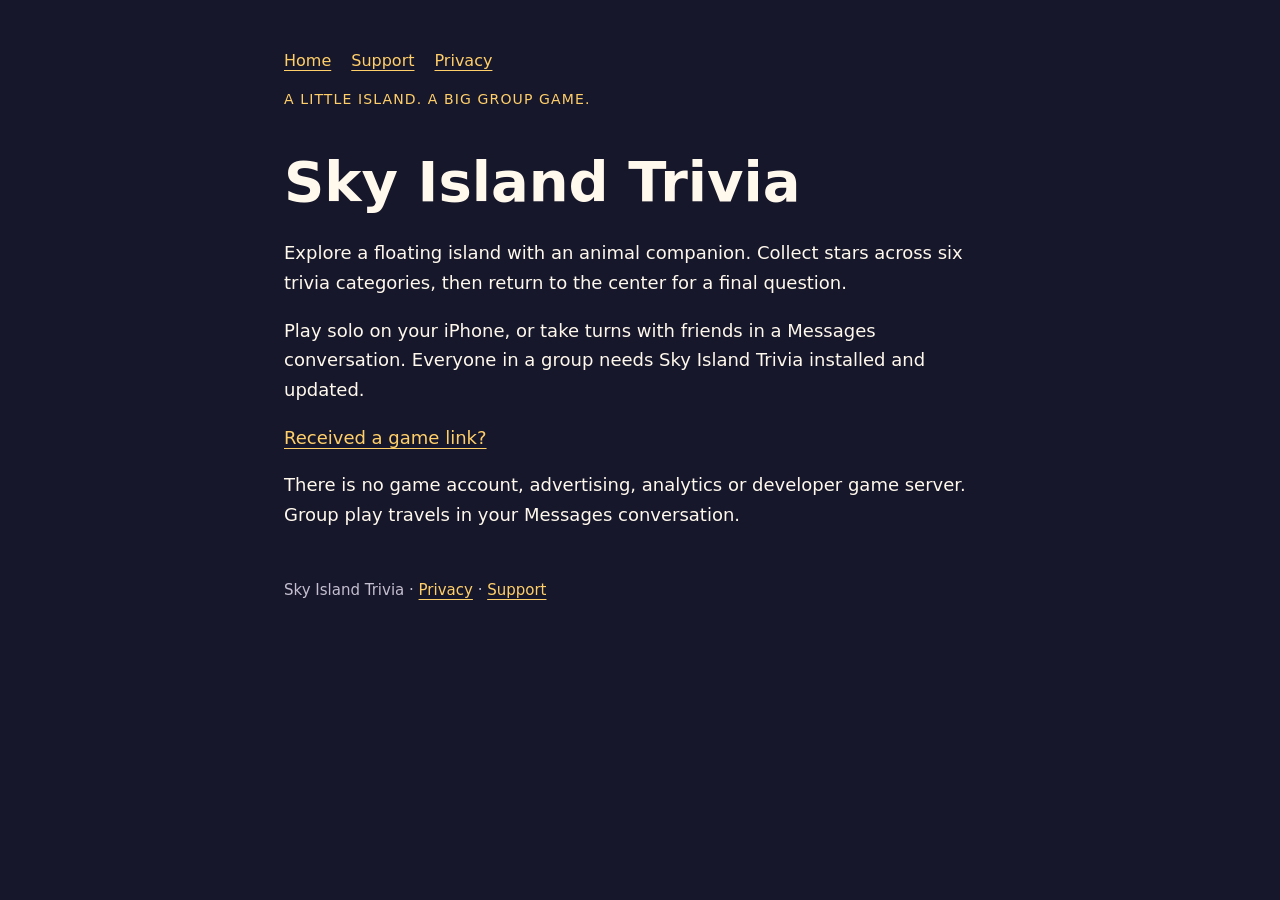
==== index.html @ 7394aa4b "Publish privacy, support and Messages landing pages" ====
<!doctype html>
<html lang="en"><head><meta charset="utf-8"><meta name="viewport" content="width=device-width,initial-scale=1"><meta name="referrer" content="no-referrer"><meta http-equiv="Content-Security-Policy" content="default-src 'none'; style-src 'self'; base-uri 'none'; form-action 'none'; frame-src 'none'; connect-src 'none'"><title>Sky Island Trivia · Sky Island Trivia</title><link rel="stylesheet" href="style.css"></head><body><main><nav aria-label="Main"><a href="./">Home</a><a href="support/">Support</a><a href="privacy/">Privacy</a></nav><p class="eyebrow">A little island. A big group game.</p><h1>Sky Island Trivia</h1><p>Explore a floating island with an animal companion. Collect stars across six trivia categories, then return to the center for a final question.</p><p>Play solo on your iPhone, or take turns with friends in a Messages conversation. Everyone in a group needs Sky Island Trivia installed and updated.</p><p><a href="play/">Received a game link?</a></p><p>There is no game account, advertising, analytics or developer game server. Group play travels in your Messages conversation.</p><footer>Sky Island Trivia · <a href="privacy/">Privacy</a> · <a href="support/">Support</a></footer></main></body></html>
---- style.css ----
:root{color-scheme:dark;--ink:#17172b;--paper:#fff8ec;--gold:#ffcf6a}*{box-sizing:border-box}body{margin:0;background:var(--ink);color:var(--paper);font:18px/1.65 system-ui,sans-serif}main{max-width:760px;margin:0 auto;padding:48px 24px 80px}nav{display:flex;gap:20px;flex-wrap:wrap;font-size:16px}a{color:var(--gold);text-underline-offset:4px}a:focus-visible{outline:3px solid var(--gold);outline-offset:6px}h1{font-size:clamp(34px,8vw,56px);line-height:1.12;margin:40px 0 24px}h2{font-size:26px;line-height:1.3;margin-top:36px}p,li{max-width:65ch}.eyebrow{color:var(--gold);letter-spacing:.08em;text-transform:uppercase;font-size:14px}.notice{border-left:3px solid var(--gold);padding:8px 20px;background:#24243c}footer{margin-top:48px;font-size:15px;color:#c4bfd0}button{font:inherit}
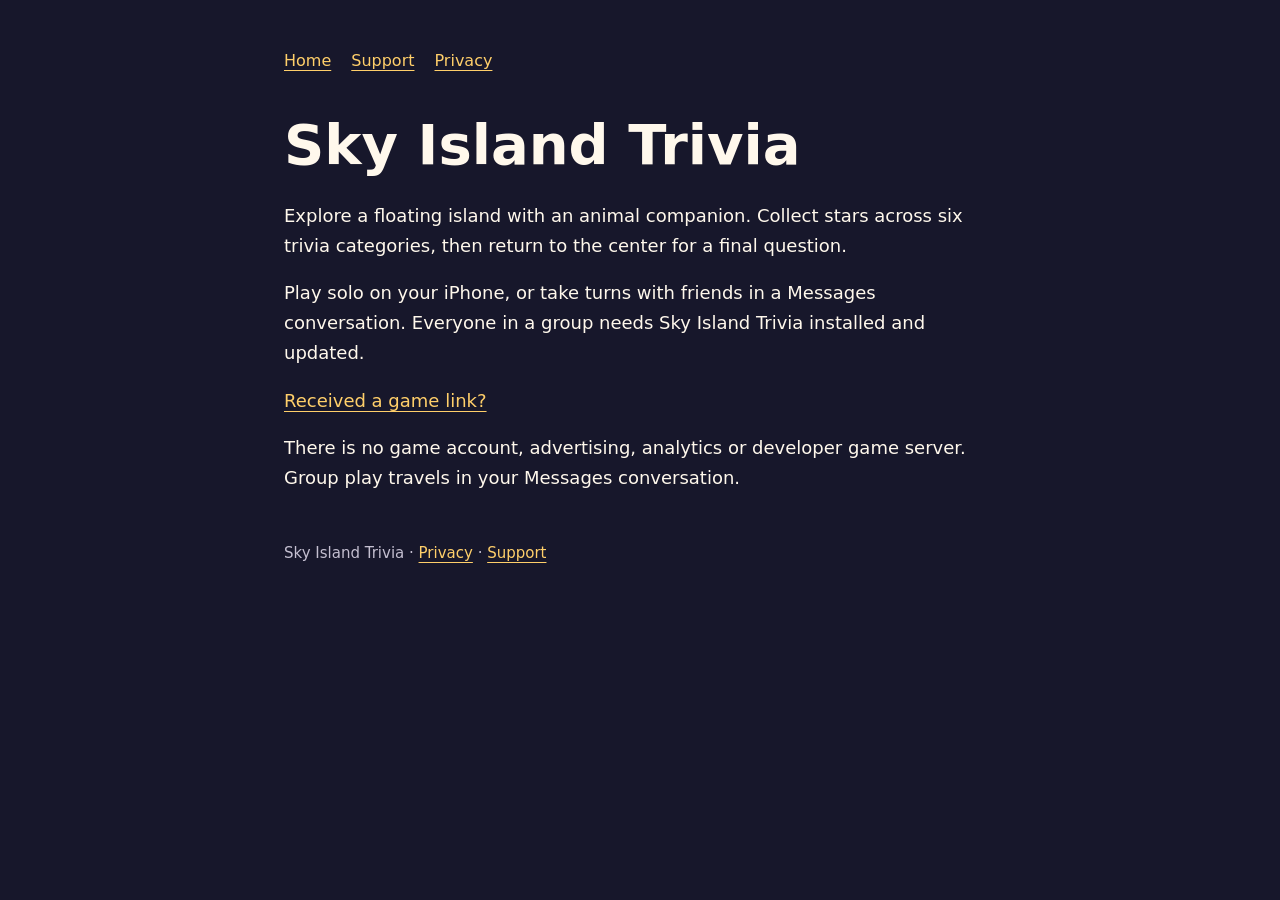
==== commit 0ab3a74d: "Clarify turn and support instructions" ====
--- a/index.html
+++ b/index.html
@@ -1,2 +1,2 @@
 <!doctype html>
-<html lang="en"><head><meta charset="utf-8"><meta name="viewport" content="width=device-width,initial-scale=1"><meta name="referrer" content="no-referrer"><meta http-equiv="Content-Security-Policy" content="default-src 'none'; style-src 'self'; base-uri 'none'; form-action 'none'; frame-src 'none'; connect-src 'none'"><title>Sky Island Trivia · Sky Island Trivia</title><link rel="stylesheet" href="style.css"></head><body><main><nav aria-label="Main"><a href="./">Home</a><a href="support/">Support</a><a href="privacy/">Privacy</a></nav><p class="eyebrow">A little island. A big group game.</p><h1>Sky Island Trivia</h1><p>Explore a floating island with an animal companion. Collect stars across six trivia categories, then return to the center for a final question.</p><p>Play solo on your iPhone, or take turns with friends in a Messages conversation. Everyone in a group needs Sky Island Trivia installed and updated.</p><p><a href="play/">Received a game link?</a></p><p>There is no game account, advertising, analytics or developer game server. Group play travels in your Messages conversation.</p><footer>Sky Island Trivia · <a href="privacy/">Privacy</a> · <a href="support/">Support</a></footer></main></body></html>
+<html lang="en"><head><meta charset="utf-8"><meta name="viewport" content="width=device-width,initial-scale=1"><meta name="referrer" content="no-referrer"><meta http-equiv="Content-Security-Policy" content="default-src 'none'; style-src 'self'; base-uri 'none'; form-action 'none'; frame-src 'none'; connect-src 'none'"><title>Sky Island Trivia</title><link rel="stylesheet" href="style.css"></head><body><main><nav aria-label="Main"><a href="./">Home</a><a href="support/">Support</a><a href="privacy/">Privacy</a></nav><h1>Sky Island Trivia</h1><p>Explore a floating island with an animal companion. Collect stars across six trivia categories, then return to the center for a final question.</p><p>Play solo on your iPhone, or take turns with friends in a Messages conversation. Everyone in a group needs Sky Island Trivia installed and updated.</p><p><a href="play/">Received a game link?</a></p><p>There is no game account, advertising, analytics or developer game server. Group play travels in your Messages conversation.</p><footer>Sky Island Trivia · <a href="privacy/">Privacy</a> · <a href="support/">Support</a></footer></main></body></html>
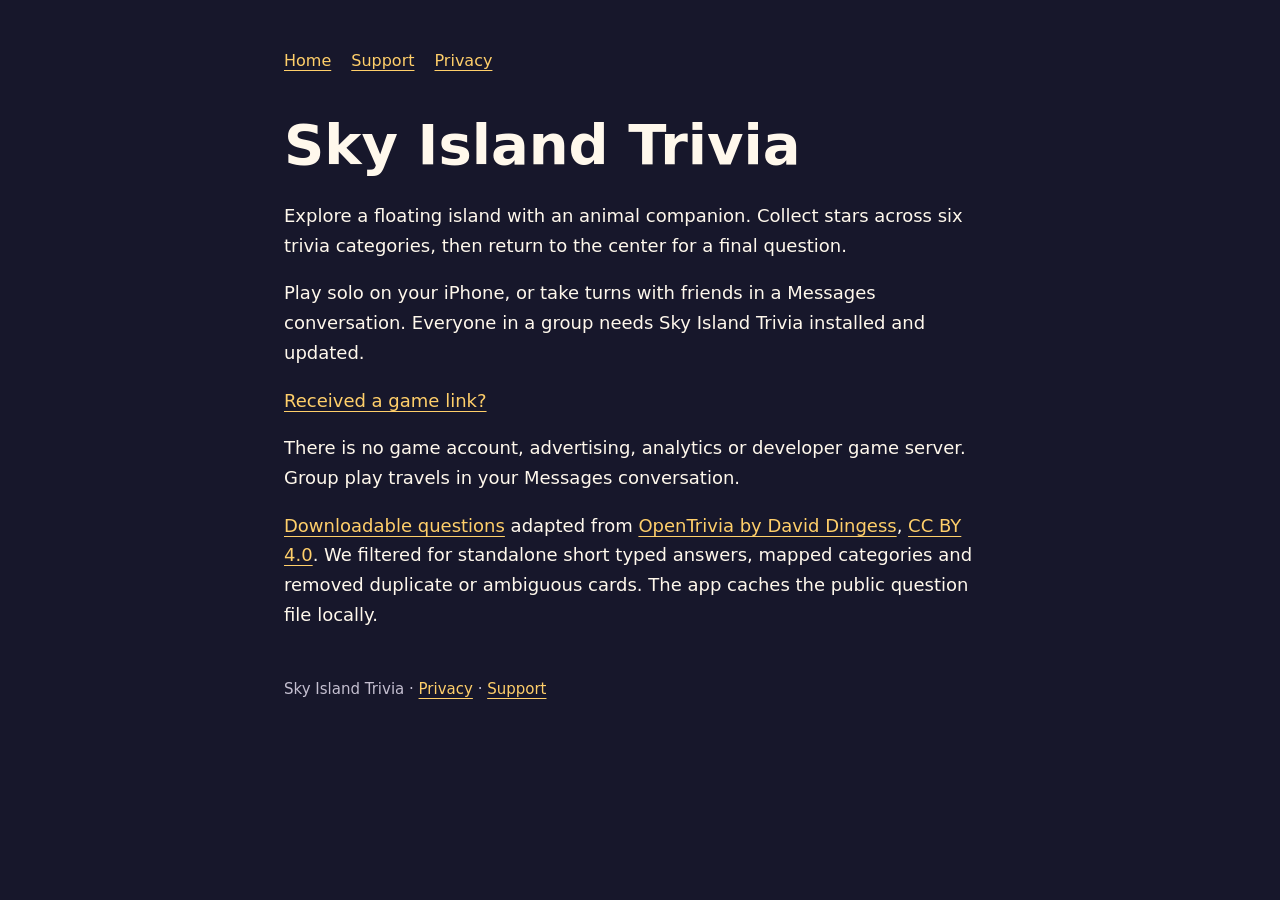
==== commit 7737a1e7: "Explain downloadable questions and local cache" ====
--- a/index.html
+++ b/index.html
@@ -1,2 +1,2 @@
 <!doctype html>
-<html lang="en"><head><meta charset="utf-8"><meta name="viewport" content="width=device-width,initial-scale=1"><meta name="referrer" content="no-referrer"><meta http-equiv="Content-Security-Policy" content="default-src 'none'; style-src 'self'; base-uri 'none'; form-action 'none'; frame-src 'none'; connect-src 'none'"><title>Sky Island Trivia</title><link rel="stylesheet" href="style.css"></head><body><main><nav aria-label="Main"><a href="./">Home</a><a href="support/">Support</a><a href="privacy/">Privacy</a></nav><h1>Sky Island Trivia</h1><p>Explore a floating island with an animal companion. Collect stars across six trivia categories, then return to the center for a final question.</p><p>Play solo on your iPhone, or take turns with friends in a Messages conversation. Everyone in a group needs Sky Island Trivia installed and updated.</p><p><a href="play/">Received a game link?</a></p><p>There is no game account, advertising, analytics or developer game server. Group play travels in your Messages conversation.</p><footer>Sky Island Trivia · <a href="privacy/">Privacy</a> · <a href="support/">Support</a></footer></main></body></html>
+<html lang="en"><head><meta charset="utf-8"><meta name="viewport" content="width=device-width,initial-scale=1"><meta name="referrer" content="no-referrer"><meta http-equiv="Content-Security-Policy" content="default-src 'none'; style-src 'self'; base-uri 'none'; form-action 'none'; frame-src 'none'; connect-src 'none'"><title>Sky Island Trivia</title><link rel="stylesheet" href="style.css"></head><body><main><nav aria-label="Main"><a href="./">Home</a><a href="support/">Support</a><a href="privacy/">Privacy</a></nav><h1>Sky Island Trivia</h1><p>Explore a floating island with an animal companion. Collect stars across six trivia categories, then return to the center for a final question.</p><p>Play solo on your iPhone, or take turns with friends in a Messages conversation. Everyone in a group needs Sky Island Trivia installed and updated.</p><p><a href="play/">Received a game link?</a></p><p>There is no game account, advertising, analytics or developer game server. Group play travels in your Messages conversation.</p><p><a href="questions.json">Downloadable questions</a> adapted from <a href="https://github.com/David-Dingess/OpenTrivia" rel="noreferrer">OpenTrivia by David Dingess</a>, <a href="https://creativecommons.org/licenses/by/4.0/" rel="noreferrer">CC BY 4.0</a>. We filtered for standalone short typed answers, mapped categories and removed duplicate or ambiguous cards. The app caches the public question file locally.</p><footer>Sky Island Trivia · <a href="privacy/">Privacy</a> · <a href="support/">Support</a></footer></main></body></html>
